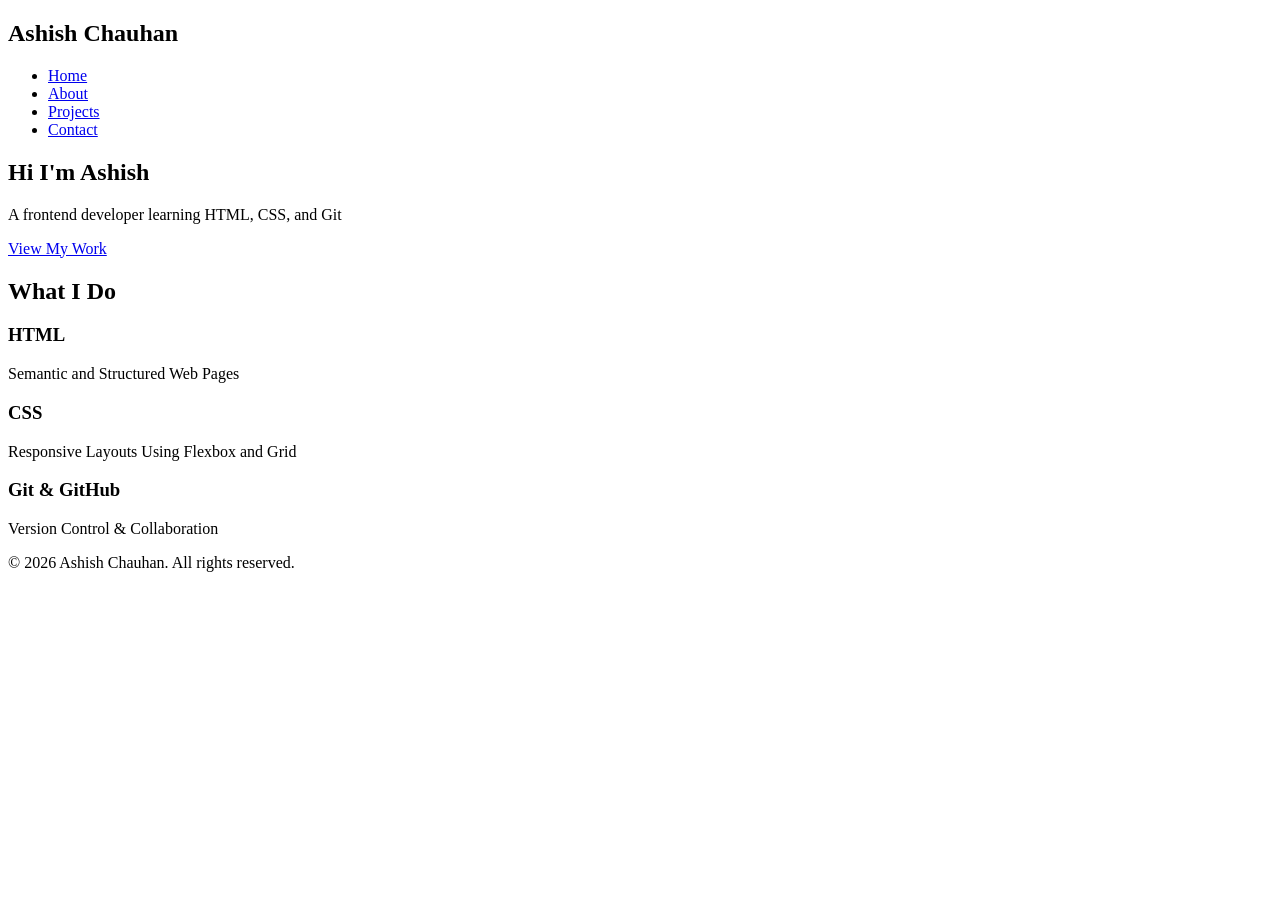
==== index.html @ f6be3a2b "Add home page structure with navbar and hero section" ====
<!DOCTYPE html>
<html lang="en">
<head>
    <meta charset="UTF-8">
    <meta name="viewport" content="width=device-width, initial-scale=1.0">
    <title>Ashish | Portfolio</title>
    <link rel="stylesheet" href="style.css">
</head>
<body>
    <main>
    <header class="header">
        <nav class="navbar">
            <h1 class="logo">Ashish Chauhan</h1>
            <ul class="nav-links">
                <li><a href="index.html">Home</a></li>
                <li><a href="about.html">About</a></li>
                <li><a href="projects.html">Projects</a></li>
                <li><a href="contact.html">Contact</a></li>
            </ul>
        </nav>
    </header>

    <section class="hero">
        <div class="hero-content">
            <h2>Hi I'm Ashish</h2>
            <p>A frontend developer learning HTML, CSS, and Git</p>
            <a href="projects.html" class="btn">View My Work</a>
        </div>
    </section>

    <section class="cards">
        <h2>What I Do</h2>
        <div class="class-container">
            <div class="card">
                <h3>HTML</h3>
                <p>Semantic and Structured Web Pages</p>
            </div>

            <div class="card">
                <h3>CSS</h3>
                <p>Responsive Layouts Using Flexbox and Grid</p>
            </div>

            <div class="card">
                <h3>Git & GitHub</h3>
                <p>Version Control & Collaboration</p>
            </div>
        </div>
    </section>

    <footer>
        <p>&copy; 2026 Ashish Chauhan. All rights reserved.</p>
    </footer>
    </main>
</body>
</html>
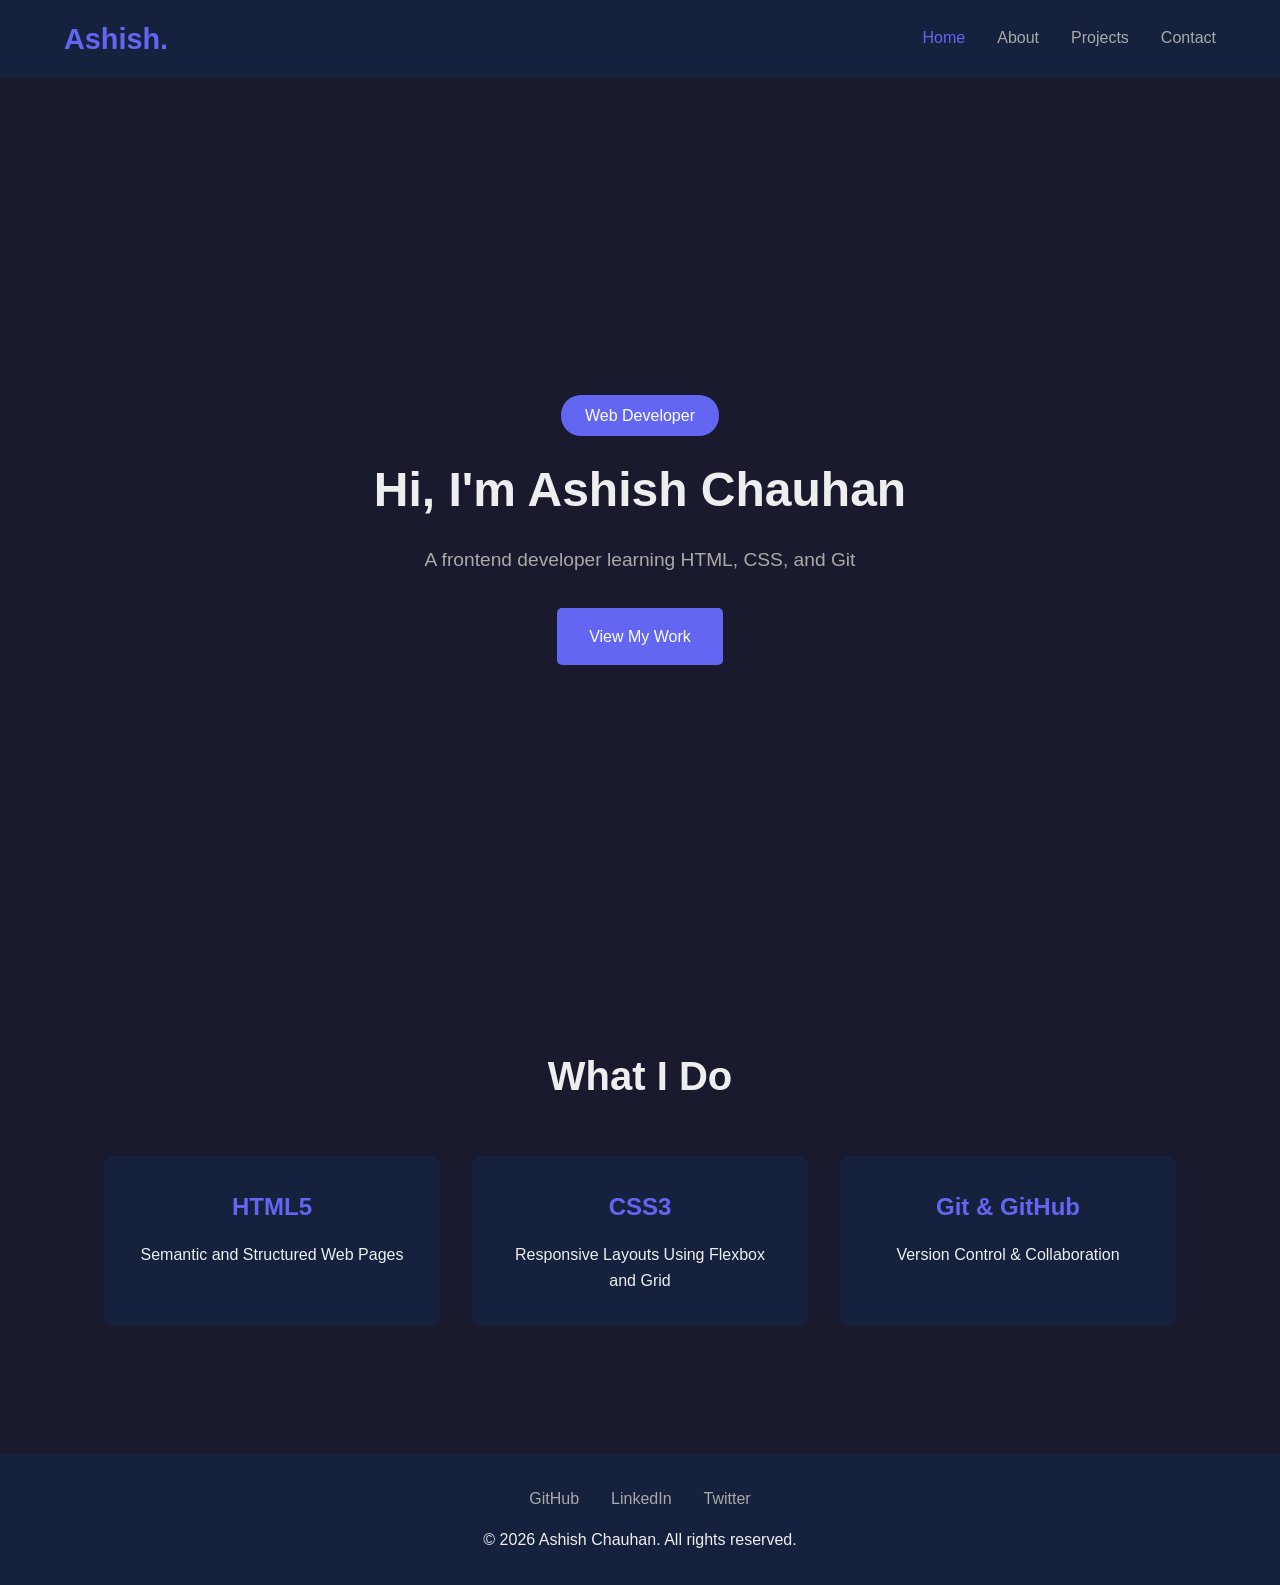
==== commit e1dd934e: "updated all files added more elements" ====
--- a/index.html
+++ b/index.html
@@ -3,16 +3,15 @@
 <head>
     <meta charset="UTF-8">
     <meta name="viewport" content="width=device-width, initial-scale=1.0">
-    <title>Ashish | Portfolio</title>
+    <title>Ashish Chauhan | Portfolio</title>
     <link rel="stylesheet" href="style.css">
 </head>
 <body>
-    <main>
     <header class="header">
         <nav class="navbar">
-            <h1 class="logo">Ashish Chauhan</h1>
+            <h1 class="logo">Ashish.</h1>
             <ul class="nav-links">
-                <li><a href="index.html">Home</a></li>
+                <li><a href="index.html" class="active">Home</a></li>
                 <li><a href="about.html">About</a></li>
                 <li><a href="projects.html">Projects</a></li>
                 <li><a href="contact.html">Contact</a></li>
@@ -20,37 +19,42 @@
         </nav>
     </header>
 
-    <section class="hero">
-        <div class="hero-content">
-            <h2>Hi I'm Ashish</h2>
-            <p>A frontend developer learning HTML, CSS, and Git</p>
-            <a href="projects.html" class="btn">View My Work</a>
+    <main>
+        <section class="hero">
+            <div class="hero-content">
+                <span class="badge">Web Developer</span>
+                <h1>Hi, I'm Ashish Chauhan</h1>
+                <p>A frontend developer learning HTML, CSS, and Git</p>
+                <a href="projects.html" class="btn">View My Work</a>
+            </div>
+        </section>
+
+        <section class="cards">
+            <h2>What I Do</h2>
+            <div class="cards-container">
+                <div class="card">
+                    <h3>HTML5</h3>
+                    <p>Semantic and Structured Web Pages</p>
+                </div>
+                <div class="card">
+                    <h3>CSS3</h3>
+                    <p>Responsive Layouts Using Flexbox and Grid</p>
+                </div>
+                <div class="card">
+                    <h3>Git & GitHub</h3>
+                    <p>Version Control & Collaboration</p>
+                </div>
+            </div>
+        </section>
+    </main>
+
+    <footer class="footer">
+        <div class="social-icons">
+            <a href="https://github.com/Ashishchauhan528">GitHub</a>
+            <a href="https://www.linkedin.com/in/ashishchauhan132/">LinkedIn</a>
+            <a href="https://x.com/home">Twitter</a>
         </div>
-    </section>
-
-    <section class="cards">
-        <h2>What I Do</h2>
-        <div class="class-container">
-            <div class="card">
-                <h3>HTML</h3>
-                <p>Semantic and Structured Web Pages</p>
-            </div>
-
-            <div class="card">
-                <h3>CSS</h3>
-                <p>Responsive Layouts Using Flexbox and Grid</p>
-            </div>
-
-            <div class="card">
-                <h3>Git & GitHub</h3>
-                <p>Version Control & Collaboration</p>
-            </div>
-        </div>
-    </section>
-
-    <footer>
         <p>&copy; 2026 Ashish Chauhan. All rights reserved.</p>
     </footer>
-    </main>
 </body>
 </html>
--- a/style.css
+++ b/style.css
@@ -0,0 +1,345 @@
+:root {
+    --primary-color: #6366f1;
+    --dark-bg: #1a1a2e;
+    --light-bg: #16213e;
+    --text-color: #eee;
+    --text-gray: #aaa;
+}
+
+* {
+    margin: 0;
+    padding: 0;
+    box-sizing: border-box;
+}
+
+body {
+    font-family: Arial, sans-serif;
+    background-color: var(--dark-bg);
+    color: var(--text-color);
+    line-height: 1.6;
+}
+
+.header {
+    position: fixed;
+    top: 0;
+    width: 100%;
+    background-color: var(--light-bg);
+    padding: 1rem 5%;
+    z-index: 1000;
+}
+
+.navbar {
+    display: flex;
+    justify-content: space-between;
+    align-items: center;
+    max-width: 1200px;
+    margin: 0 auto;
+}
+
+.logo {
+    font-size: 1.8rem;
+    color: var(--primary-color);
+}
+
+.nav-links {
+    display: flex;
+    list-style: none;
+    gap: 2rem;
+}
+
+.nav-links a {
+    color: var(--text-gray);
+    text-decoration: none;
+    transition: 0.3s;
+}
+
+.nav-links a:hover {
+    color: var(--primary-color);
+}
+
+.nav-links a::after {
+    content: '';
+    display: block;
+    width: 0;
+    height: 2px;
+    background: var(--primary-color);
+    transition: 0.3s;
+}
+
+.nav-links a:hover::after {
+    width: 100%;
+}
+
+.nav-links a.active {
+    color: var(--primary-color);
+}
+
+main {
+    padding-top: 80px;
+}
+
+.hero {
+    min-height: 100vh;
+    display: flex;
+    align-items: center;
+    justify-content: center;
+    text-align: center;
+    padding: 2rem 5%;
+}
+
+.hero-content h1 {
+    font-size: 3rem;
+    margin-bottom: 1rem;
+}
+
+.hero-content p {
+    font-size: 1.2rem;
+    color: var(--text-gray);
+    margin-bottom: 2rem;
+}
+
+.badge {
+    position: relative;
+    display: inline-block;
+    background-color: var(--primary-color);
+    color: white;
+    padding: 0.5rem 1.5rem;
+    border-radius: 20px;
+    margin-bottom: 1rem;
+}
+
+.btn {
+    display: inline-block;
+    padding: 1rem 2rem;
+    background-color: var(--primary-color);
+    color: white;
+    text-decoration: none;
+    border-radius: 5px;
+    border: none;
+    cursor: pointer;
+    transition: 0.3s;
+}
+
+.btn:hover {
+    background-color: #5558dd;
+    transform: translateY(-2px);
+}
+
+.cards,
+.about,
+.skills,
+.projects,
+.gallery,
+.contact {
+    padding: 4rem 5%;
+    max-width: 1200px;
+    margin: 0 auto;
+}
+
+.cards h2,
+.about h2,
+.skills h2,
+.projects h2,
+.gallery h2,
+.contact h2 {
+    text-align: center;
+    font-size: 2.5rem;
+    margin-bottom: 3rem;
+}
+
+.cards-container {
+    display: flex;
+    gap: 2rem;
+    flex-wrap: wrap;
+}
+
+.card {
+    flex: 1;
+    min-width: 250px;
+    background-color: var(--light-bg);
+    padding: 2rem;
+    border-radius: 10px;
+    text-align: center;
+    transition: 0.3s;
+}
+
+.card:nth-child(1):hover {
+    transform: translateY(-5px);
+}
+
+.card:nth-child(2):hover {
+    transform: translateY(-5px);
+}
+
+.card:nth-child(3):hover {
+    transform: translateY(-5px);
+}
+
+.card h3 {
+    font-size: 1.5rem;
+    margin-bottom: 1rem;
+    color: var(--primary-color);
+}
+
+.about p {
+    text-align: center;
+    font-size: 1.1rem;
+    max-width: 800px;
+    margin: 0 auto;
+    color: var(--text-gray);
+}
+
+.skills-container {
+    display: grid;
+    grid-template-columns: repeat(auto-fit, minmax(280px, 1fr));
+    gap: 2rem;
+}
+
+.skill-box {
+    background-color: var(--light-bg);
+    padding: 1.5rem;
+    border-radius: 10px;
+}
+
+.skill-box h3 {
+    margin-bottom: 1rem;
+    color: var(--primary-color);
+}
+
+.skill-bar {
+    background-color: #0f3460;
+    height: 10px;
+    border-radius: 5px;
+    overflow: hidden;
+}
+
+.skill-progress {
+    background-color: var(--primary-color);
+    height: 100%;
+    border-radius: 5px;
+}
+
+.project-cards {
+    display: flex;
+    gap: 2rem;
+    flex-wrap: wrap;
+}
+
+.project-card {
+    flex: 1;
+    min-width: 280px;
+    background-color: var(--light-bg);
+    padding: 2rem;
+    border-radius: 10px;
+    transition: 0.3s;
+}
+
+.project-card:hover {
+    transform: translateY(-5px);
+}
+
+.project-card h3 {
+    color: var(--primary-color);
+    margin-bottom: 1rem;
+}
+
+.grid-gallery {
+    display: grid;
+    grid-template-columns: repeat(auto-fit, minmax(250px, 1fr));
+    gap: 1rem;
+}
+
+.grid-item {
+    background-color: var(--primary-color);
+    padding: 3rem;
+    border-radius: 10px;
+    text-align: center;
+    font-size: 1.2rem;
+    transition: 0.3s;
+}
+
+.grid-item:hover {
+    background-color: #5558dd;
+}
+
+.contact-form {
+    background-color: var(--light-bg);
+    padding: 2rem;
+    border-radius: 10px;
+}
+
+.form-group {
+    margin-bottom: 1.5rem;
+}
+
+.form-group label {
+    display: block;
+    margin-bottom: 0.5rem;
+}
+
+.form-group input,
+.form-group textarea {
+    width: 100%;
+    padding: 0.8rem;
+    background-color: #0f3460;
+    border: 1px solid var(--primary-color);
+    border-radius: 5px;
+    color: var(--text-color);
+}
+
+.form-group input:focus,
+.form-group textarea:focus {
+    outline: none;
+    border-color: var(--primary-color);
+}
+
+.footer {
+    background-color: var(--light-bg);
+    padding: 2rem 5%;
+    text-align: center;
+    margin-top: 4rem;
+}
+
+.social-icons {
+    display: flex;
+    justify-content: center;
+    gap: 2rem;
+    margin-bottom: 1rem;
+}
+
+.social-icons a {
+    color: var(--text-gray);
+    text-decoration: none;
+    transition: 0.3s;
+}
+
+.social-icons a:hover {
+    color: var(--primary-color);
+}
+
+@media (max-width: 768px) {
+    .hero-content h1 {
+        font-size: 2rem;
+    }
+    
+    .cards-container,
+    .project-cards,
+    .pricing-container {
+        flex-direction: column;
+    }
+}
+
+@media (max-width: 480px) {
+    .hero-content h1 {
+        font-size: 1.5rem;
+    }
+    
+    .nav-links {
+        gap: 1rem;
+        font-size: 0.9rem;
+    }
+    
+    .grid-gallery {
+        grid-template-columns: 1fr;
+    }
+}
